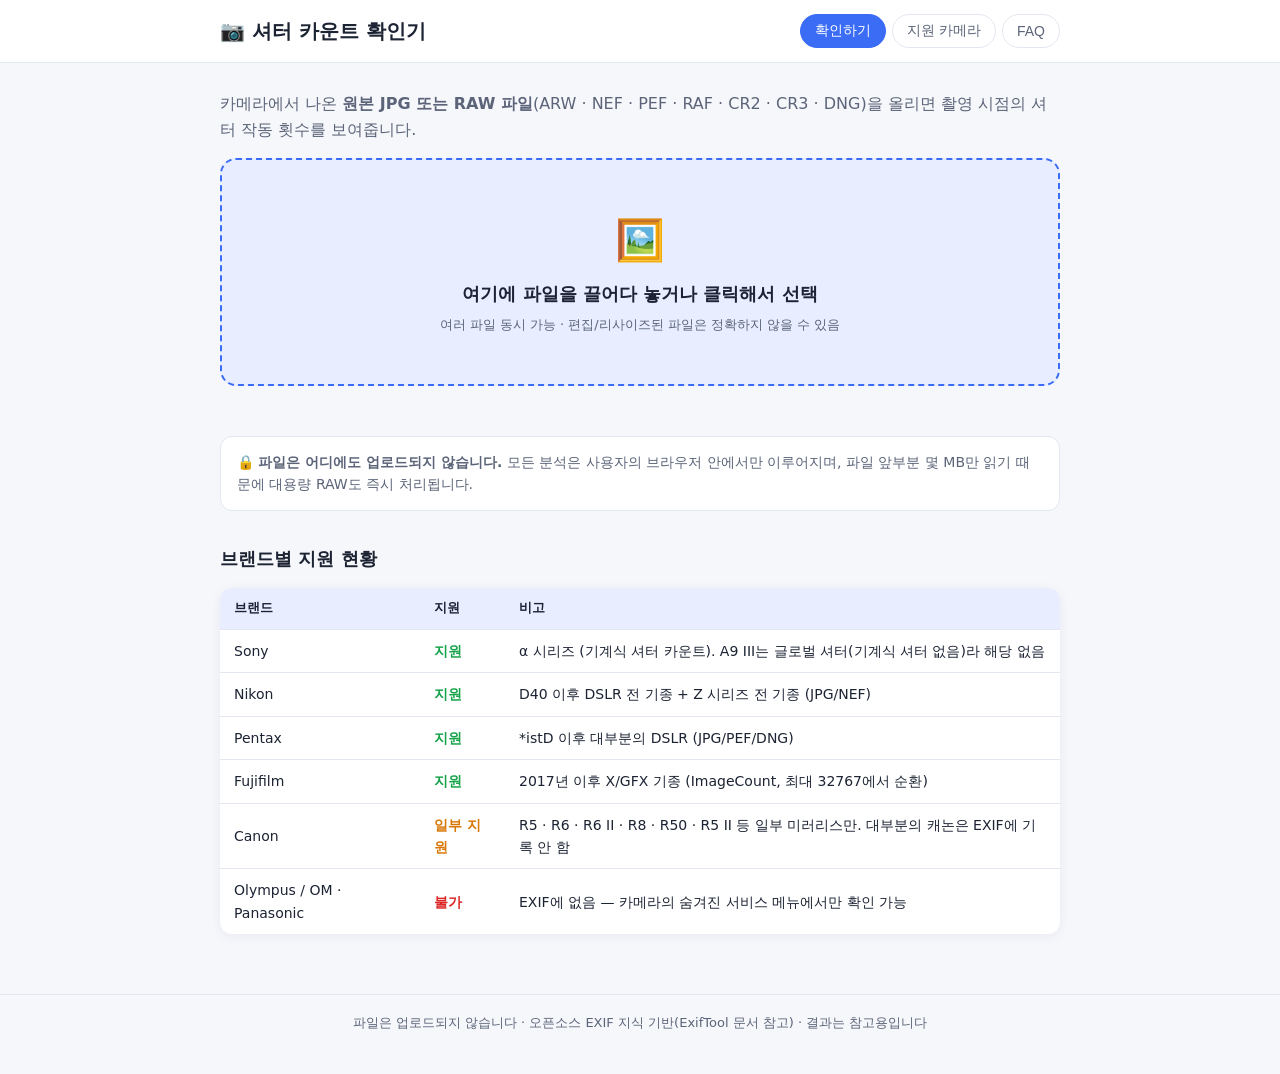
==== index.html @ c8bd16cd "셔터 카운트 확인기 초기 구현 Sony·Nikon·Pentax·Fujifilm·Canon(일부) 셔터 카운트를 브라우저에서 원본 JPG/RAW 파일로 확인하는 정적 웹앱. 파일 업" ====
<!DOCTYPE html>
<html lang="ko">
<head>
<meta charset="UTF-8">
<meta name="viewport" content="width=device-width, initial-scale=1.0">
<title>셔터 카운트 확인기 — Sony · Nikon · Canon · Fuji · Pentax</title>
<meta name="description" content="무료 카메라 셔터 카운트 확인 도구. Sony, Nikon, Canon, Fujifilm, Pentax 지원. 파일은 서버로 업로드되지 않으며 모든 처리가 브라우저 안에서 이루어집니다.">
<link rel="stylesheet" href="assets/css/style.css">
</head>
<body>
<header class="site-header">
  <div class="wrap">
    <h1>📷 셔터 카운트 확인기</h1>
    <nav>
      <button class="navbtn active" data-tab="main">확인하기</button>
      <button class="navbtn" data-tab="supported">지원 카메라</button>
      <button class="navbtn" data-tab="faq">FAQ</button>
    </nav>
  </div>
</header>

<main class="wrap">
  <!-- 메인 탭 -->
  <section id="tab-main" class="tab active">
    <p class="lead">
      카메라에서 나온 <b>원본 JPG 또는 RAW 파일</b>(ARW · NEF · PEF · RAF · CR2 · CR3 · DNG)을 올리면
      촬영 시점의 셔터 작동 횟수를 보여줍니다.
    </p>

    <div id="dropzone" class="dropzone" tabindex="0" role="button" aria-label="이미지 파일 선택">
      <div class="dz-inner">
        <div class="dz-icon">🖼️</div>
        <div class="dz-title">여기에 파일을 끌어다 놓거나 클릭해서 선택</div>
        <div class="dz-sub">여러 파일 동시 가능 · 편집/리사이즈된 파일은 정확하지 않을 수 있음</div>
      </div>
    </div>

    <div id="results"></div>

    <div class="privacy-note">
      🔒 <b>파일은 어디에도 업로드되지 않습니다.</b> 모든 분석은 사용자의 브라우저 안에서만 이루어지며,
      파일 앞부분 몇 MB만 읽기 때문에 대용량 RAW도 즉시 처리됩니다.
    </div>

    <div class="brand-summary">
      <h2>브랜드별 지원 현황</h2>
      <table>
        <thead><tr><th>브랜드</th><th>지원</th><th>비고</th></tr></thead>
        <tbody>
          <tr><td>Sony</td><td class="ok">지원</td><td>α 시리즈 (기계식 셔터 카운트). A9 III는 글로벌 셔터(기계식 셔터 없음)라 해당 없음</td></tr>
          <tr><td>Nikon</td><td class="ok">지원</td><td>D40 이후 DSLR 전 기종 + Z 시리즈 전 기종 (JPG/NEF)</td></tr>
          <tr><td>Pentax</td><td class="ok">지원</td><td>*istD 이후 대부분의 DSLR (JPG/PEF/DNG)</td></tr>
          <tr><td>Fujifilm</td><td class="ok">지원</td><td>2017년 이후 X/GFX 기종 (ImageCount, 최대 32767에서 순환)</td></tr>
          <tr><td>Canon</td><td class="part">일부 지원</td><td>R5 · R6 · R6 II · R8 · R50 · R5 II 등 일부 미러리스만. 대부분의 캐논은 EXIF에 기록 안 함</td></tr>
          <tr><td>Olympus / OM · Panasonic</td><td class="no">불가</td><td>EXIF에 없음 — 카메라의 숨겨진 서비스 메뉴에서만 확인 가능</td></tr>
        </tbody>
      </table>
    </div>
  </section>

  <!-- 지원 카메라 탭 -->
  <section id="tab-supported" class="tab">
    <h2>지원 카메라 목록</h2>
    <p>아래 목록에 없는 기종도 같은 세대/계열이면 인식될 수 있습니다. 목록은 EXIF 모델명 기준입니다.</p>
    <div id="supportedList"></div>
  </section>

  <!-- FAQ 탭 -->
  <section id="tab-faq" class="tab">
    <h2>자주 묻는 질문</h2>
    <details open>
      <summary>셔터 카운트가 왜 중요한가요?</summary>
      <p>기계식 셔터는 소모품입니다. 제조사 내구 테스트 기준은 보급기 5~10만, 중급기 15~20만, 플래그십 30~50만 회 수준입니다.
      중고 거래 시 자동차의 주행거리처럼 사용량을 가늠하는 지표가 됩니다.</p>
    </details>
    <details>
      <summary>어떤 파일을 올려야 하나요?</summary>
      <p><b>카메라에서 꺼낸 원본 파일</b>이어야 합니다. 라이트룸/포토샵 내보내기, 카톡·메신저 전송본, 리사이즈된 파일은
      제조사 MakerNote가 제거되어 읽을 수 없는 경우가 많습니다.</p>
    </details>
    <details>
      <summary>전자식 셔터로 찍은 사진도 카운트에 포함되나요?</summary>
      <p>브랜드마다 다릅니다. Sony·Nikon의 최신 기종 카운터는 대체로 기계식 셔터 기준이고(니콘은 전자셔터 포함 기종도 있음),
      Fujifilm의 ImageCount는 촬영 매수 기준입니다. 결과 카드에 각 값의 의미를 함께 표시합니다.</p>
    </details>
    <details>
      <summary>결과가 안 나와요.</summary>
      <p>① 원본 파일인지 확인 ② 지원 기종인지 확인 ③ 같은 카메라의 다른 사진(특히 기계식 셔터로 촬영한 것)으로 다시 시도해 보세요.
      전자셔터/무음촬영으로 찍은 파일에는 카운트가 기록되지 않는 기종이 있습니다.</p>
    </details>
    <details>
      <summary>캐논은 왜 안 되나요?</summary>
      <p>캐논은 대부분의 기종에서 셔터 카운트를 EXIF에 기록하지 않습니다. R5/R6 세대 이후 일부 기종만 MakerNote에 기록하며
      이 도구가 지원합니다. 그 외 기종은 USB 연결 유틸리티(EOS 계열: gphoto2 등)를 사용해야 합니다.</p>
    </details>
    <details>
      <summary>올림푸스/파나소닉은요?</summary>
      <p>이미지 파일에는 기록되지 않습니다. 카메라 본체의 숨겨진 서비스 메뉴(버튼 조합)로 확인해야 합니다.</p>
    </details>
  </section>
</main>

<footer class="site-footer">
  <div class="wrap">
    파일은 업로드되지 않습니다 · 오픈소스 EXIF 지식 기반(ExifTool 문서 참고) · 결과는 참고용입니다
  </div>
</footer>

<script src="assets/js/exif.js"></script>
<script src="assets/js/brands.js"></script>
<script src="assets/js/app.js"></script>
</body>
</html>
---- assets/css/style.css ----
:root {
  --bg: #f6f7fb;
  --card: #ffffff;
  --text: #1c2333;
  --sub: #5b6478;
  --line: #e3e7f0;
  --accent: #3b6cf6;
  --accent-soft: #e8eeff;
  --ok: #16a34a;
  --warn: #d97706;
  --err: #dc2626;
  --shadow: 0 2px 12px rgba(20, 30, 60, .06);
}
@media (prefers-color-scheme: dark) {
  :root {
    --bg: #12151d;
    --card: #1b2029;
    --text: #e8ebf2;
    --sub: #98a2b8;
    --line: #2a3140;
    --accent: #6a93ff;
    --accent-soft: #21304f;
    --shadow: 0 2px 12px rgba(0, 0, 0, .35);
  }
}

* { box-sizing: border-box; }
body {
  margin: 0;
  font-family: "Pretendard", "Apple SD Gothic Neo", "Malgun Gothic", system-ui, sans-serif;
  background: var(--bg);
  color: var(--text);
  line-height: 1.6;
}
.wrap { max-width: 880px; margin: 0 auto; padding: 0 20px; }

.site-header {
  background: var(--card);
  border-bottom: 1px solid var(--line);
  position: sticky; top: 0; z-index: 10;
}
.site-header .wrap { display: flex; align-items: center; justify-content: space-between; flex-wrap: wrap; padding-top: 14px; padding-bottom: 14px; }
.site-header h1 { font-size: 20px; margin: 0; }
nav { display: flex; gap: 6px; }
.navbtn {
  border: 1px solid var(--line); background: transparent; color: var(--sub);
  padding: 7px 14px; border-radius: 999px; cursor: pointer; font-size: 14px;
}
.navbtn.active { background: var(--accent); border-color: var(--accent); color: #fff; }

.tab { display: none; padding: 28px 0 60px; }
.tab.active { display: block; }
.lead { color: var(--sub); margin-top: 0; }

.dropzone {
  border: 2px dashed var(--accent);
  border-radius: 16px;
  background: var(--accent-soft);
  padding: 48px 20px;
  text-align: center;
  cursor: pointer;
  transition: transform .12s ease, background .12s ease;
  outline: none;
}
.dropzone:hover, .dropzone:focus { transform: translateY(-1px); }
.dropzone.dragover { background: var(--accent); color: #fff; }
.dropzone.dragover .dz-sub { color: #e6ecff; }
.dz-icon { font-size: 40px; }
.dz-title { font-size: 18px; font-weight: 700; margin-top: 8px; }
.dz-sub { font-size: 13px; color: var(--sub); margin-top: 6px; }

#results { margin-top: 24px; display: grid; gap: 14px; }
.result-card {
  background: var(--card); border: 1px solid var(--line); border-radius: 14px;
  padding: 18px 20px; box-shadow: var(--shadow);
}
.result-card .file { font-size: 13px; color: var(--sub); word-break: break-all; }
.result-card .model-line { display: flex; align-items: baseline; gap: 10px; flex-wrap: wrap; margin-top: 4px; }
.result-card .model { font-size: 18px; font-weight: 700; }
.result-card .badge {
  font-size: 12px; padding: 2px 10px; border-radius: 999px; font-weight: 600;
}
.badge.ok { background: rgba(22,163,74,.12); color: var(--ok); }
.badge.warn { background: rgba(217,119,6,.12); color: var(--warn); }
.badge.err { background: rgba(220,38,38,.12); color: var(--err); }
.count-line { margin-top: 10px; }
.count-num { font-size: 34px; font-weight: 800; letter-spacing: -0.5px; }
.count-label { color: var(--sub); font-size: 13px; margin-left: 8px; }
.sub-counts { margin-top: 4px; font-size: 14px; color: var(--sub); }
.result-note { margin-top: 10px; font-size: 13px; color: var(--sub); border-top: 1px dashed var(--line); padding-top: 10px; }
.meta { margin-top: 6px; font-size: 13px; color: var(--sub); }

.privacy-note {
  margin-top: 26px; font-size: 14px; color: var(--sub);
  background: var(--card); border: 1px solid var(--line); border-radius: 12px; padding: 14px 16px;
}

.brand-summary { margin-top: 34px; }
.brand-summary h2 { font-size: 18px; }
.brand-summary table { width: 100%; border-collapse: collapse; background: var(--card); border-radius: 12px; overflow: hidden; box-shadow: var(--shadow); }
.brand-summary th, .brand-summary td { text-align: left; padding: 10px 14px; border-bottom: 1px solid var(--line); font-size: 14px; }
.brand-summary th { background: var(--accent-soft); font-size: 13px; }
.brand-summary tr:last-child td { border-bottom: none; }
td.ok { color: var(--ok); font-weight: 700; }
td.part { color: var(--warn); font-weight: 700; }
td.no { color: var(--err); font-weight: 700; }

#supportedList { display: grid; gap: 18px; grid-template-columns: repeat(auto-fill, minmax(250px, 1fr)); }
#supportedList .cat {
  background: var(--card); border: 1px solid var(--line); border-radius: 12px; padding: 14px 16px; box-shadow: var(--shadow);
}
#supportedList h3 { margin: 0 0 4px; font-size: 15px; }
#supportedList h4 { margin: 10px 0 2px; font-size: 13px; color: var(--sub); }
#supportedList ul { margin: 4px 0 0; padding-left: 18px; font-size: 13px; color: var(--sub); }

details {
  background: var(--card); border: 1px solid var(--line); border-radius: 12px;
  padding: 4px 16px; margin-bottom: 10px; box-shadow: var(--shadow);
}
details summary { font-weight: 700; cursor: pointer; padding: 10px 0; }
details p { margin-top: 0; color: var(--sub); font-size: 14px; }

.site-footer { border-top: 1px solid var(--line); padding: 18px 0 40px; color: var(--sub); font-size: 13px; text-align: center; }
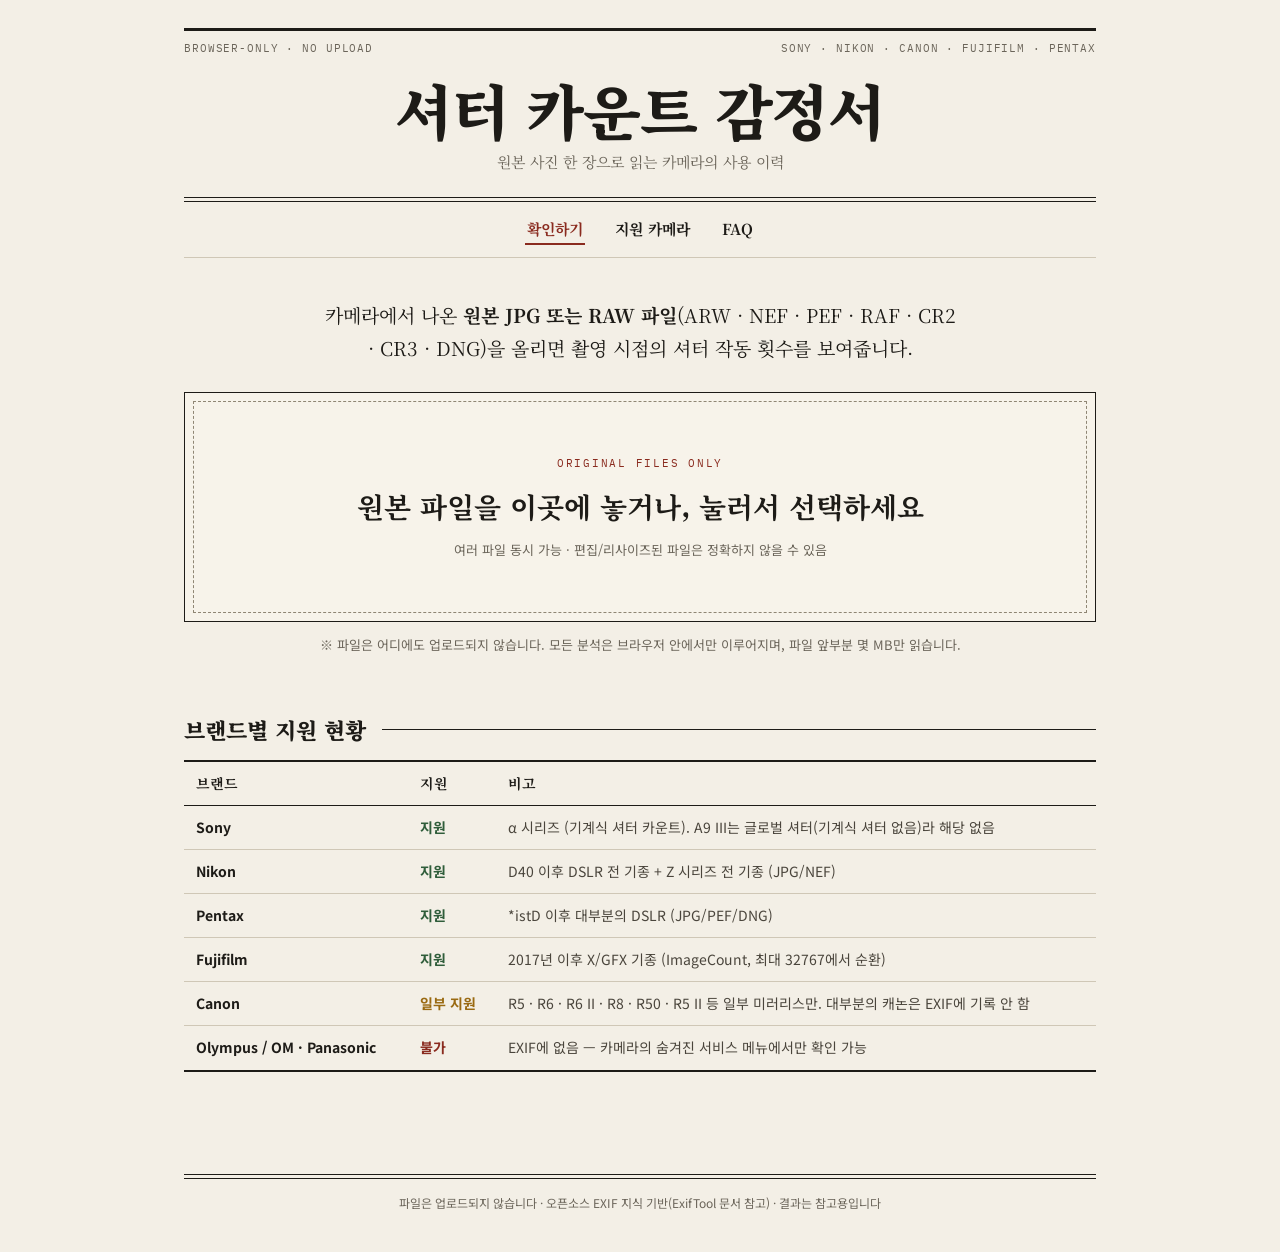
==== commit 74810424: "감정서(Certificate) 디자인 적용 design_handoff_certificate 핸드오프 스펙대로 UI를 종이 감정서 콘셉트로 교체: 세리프 마스트헤드·이중 괘선·회전 " ====
--- a/index.html
+++ b/index.html
@@ -3,107 +3,115 @@
 <head>
 <meta charset="UTF-8">
 <meta name="viewport" content="width=device-width, initial-scale=1.0">
-<title>셔터 카운트 확인기 — Sony · Nikon · Canon · Fuji · Pentax</title>
+<title>셔터 카운트 감정서 — Sony · Nikon · Canon · Fuji · Pentax</title>
 <meta name="description" content="무료 카메라 셔터 카운트 확인 도구. Sony, Nikon, Canon, Fujifilm, Pentax 지원. 파일은 서버로 업로드되지 않으며 모든 처리가 브라우저 안에서 이루어집니다.">
+<link rel="icon" type="image/svg+xml" href="favicon.svg">
+<link rel="icon" type="image/png" sizes="32x32" href="favicon-32.png">
+<link rel="apple-touch-icon" href="apple-touch-icon.png">
+<link rel="stylesheet" href="https://fonts.googleapis.com/css2?family=Noto+Serif+KR:wght@500;700;900&family=Noto+Sans+KR:wght@400;500;700&family=IBM+Plex+Mono:wght@400;500&display=swap">
 <link rel="stylesheet" href="assets/css/style.css">
 </head>
 <body>
-<header class="site-header">
-  <div class="wrap">
-    <h1>📷 셔터 카운트 확인기</h1>
-    <nav>
-      <button class="navbtn active" data-tab="main">확인하기</button>
-      <button class="navbtn" data-tab="supported">지원 카메라</button>
-      <button class="navbtn" data-tab="faq">FAQ</button>
-    </nav>
+<header class="masthead">
+  <div class="meta-line">
+    <span>BROWSER-ONLY · NO UPLOAD</span><span>SONY · NIKON · CANON · FUJIFILM · PENTAX</span>
   </div>
+  <h1>셔터 카운트 감정서</h1>
+  <div class="subtitle">원본 사진 한 장으로 읽는 카메라의 사용 이력</div>
+  <div class="double-rule"></div>
+  <nav>
+    <button class="navbtn active" data-tab="main">확인하기</button>
+    <button class="navbtn" data-tab="supported">지원 카메라</button>
+    <button class="navbtn" data-tab="faq">FAQ</button>
+  </nav>
 </header>
 
-<main class="wrap">
-  <!-- 메인 탭 -->
+<main>
+  <!-- 확인하기 탭 -->
   <section id="tab-main" class="tab active">
-    <p class="lead">
-      카메라에서 나온 <b>원본 JPG 또는 RAW 파일</b>(ARW · NEF · PEF · RAF · CR2 · CR3 · DNG)을 올리면
-      촬영 시점의 셔터 작동 횟수를 보여줍니다.
-    </p>
+    <p class="lead">카메라에서 나온 <b>원본 JPG 또는 RAW 파일</b>(ARW · NEF · PEF · RAF · CR2 · CR3 · DNG)을 올리면 촬영 시점의 셔터 작동 횟수를 보여줍니다.</p>
 
     <div id="dropzone" class="dropzone" tabindex="0" role="button" aria-label="이미지 파일 선택">
       <div class="dz-inner">
-        <div class="dz-icon">🖼️</div>
-        <div class="dz-title">여기에 파일을 끌어다 놓거나 클릭해서 선택</div>
+        <div class="dz-code" id="dzCode">ORIGINAL FILES ONLY</div>
+        <div class="dz-title">원본 파일을 이곳에 놓거나, 눌러서 선택하세요</div>
         <div class="dz-sub">여러 파일 동시 가능 · 편집/리사이즈된 파일은 정확하지 않을 수 있음</div>
       </div>
     </div>
+    <div class="privacy-line">※ 파일은 어디에도 업로드되지 않습니다. 모든 분석은 브라우저 안에서만 이루어지며, 파일 앞부분 몇 MB만 읽습니다.</div>
 
-    <div id="results"></div>
+    <section id="resultsSection" class="results-section">
+      <div class="section-head">
+        <h2>감정 결과</h2>
+        <div class="rule"></div>
+        <span id="resultsCount" class="mono-count">총 0건</span>
+      </div>
+      <div id="results"></div>
+    </section>
 
-    <div class="privacy-note">
-      🔒 <b>파일은 어디에도 업로드되지 않습니다.</b> 모든 분석은 사용자의 브라우저 안에서만 이루어지며,
-      파일 앞부분 몇 MB만 읽기 때문에 대용량 RAW도 즉시 처리됩니다.
-    </div>
-
-    <div class="brand-summary">
-      <h2>브랜드별 지원 현황</h2>
-      <table>
-        <thead><tr><th>브랜드</th><th>지원</th><th>비고</th></tr></thead>
-        <tbody>
-          <tr><td>Sony</td><td class="ok">지원</td><td>α 시리즈 (기계식 셔터 카운트). A9 III는 글로벌 셔터(기계식 셔터 없음)라 해당 없음</td></tr>
-          <tr><td>Nikon</td><td class="ok">지원</td><td>D40 이후 DSLR 전 기종 + Z 시리즈 전 기종 (JPG/NEF)</td></tr>
-          <tr><td>Pentax</td><td class="ok">지원</td><td>*istD 이후 대부분의 DSLR (JPG/PEF/DNG)</td></tr>
-          <tr><td>Fujifilm</td><td class="ok">지원</td><td>2017년 이후 X/GFX 기종 (ImageCount, 최대 32767에서 순환)</td></tr>
-          <tr><td>Canon</td><td class="part">일부 지원</td><td>R5 · R6 · R6 II · R8 · R50 · R5 II 등 일부 미러리스만. 대부분의 캐논은 EXIF에 기록 안 함</td></tr>
-          <tr><td>Olympus / OM · Panasonic</td><td class="no">불가</td><td>EXIF에 없음 — 카메라의 숨겨진 서비스 메뉴에서만 확인 가능</td></tr>
-        </tbody>
-      </table>
-    </div>
+    <section class="brand-summary">
+      <div class="section-head">
+        <h2>브랜드별 지원 현황</h2>
+        <div class="rule"></div>
+      </div>
+      <div class="table-scroll">
+        <table>
+          <thead><tr><th>브랜드</th><th>지원</th><th>비고</th></tr></thead>
+          <tbody>
+            <tr><td class="brand">Sony</td><td class="ok">지원</td><td>α 시리즈 (기계식 셔터 카운트). A9 III는 글로벌 셔터(기계식 셔터 없음)라 해당 없음</td></tr>
+            <tr><td class="brand">Nikon</td><td class="ok">지원</td><td>D40 이후 DSLR 전 기종 + Z 시리즈 전 기종 (JPG/NEF)</td></tr>
+            <tr><td class="brand">Pentax</td><td class="ok">지원</td><td>*istD 이후 대부분의 DSLR (JPG/PEF/DNG)</td></tr>
+            <tr><td class="brand">Fujifilm</td><td class="ok">지원</td><td>2017년 이후 X/GFX 기종 (ImageCount, 최대 32767에서 순환)</td></tr>
+            <tr><td class="brand">Canon</td><td class="part">일부 지원</td><td>R5 · R6 · R6 II · R8 · R50 · R5 II 등 일부 미러리스만. 대부분의 캐논은 EXIF에 기록 안 함</td></tr>
+            <tr><td class="brand">Olympus / OM · Panasonic</td><td class="no">불가</td><td>EXIF에 없음 — 카메라의 숨겨진 서비스 메뉴에서만 확인 가능</td></tr>
+          </tbody>
+        </table>
+      </div>
+    </section>
   </section>
 
   <!-- 지원 카메라 탭 -->
   <section id="tab-supported" class="tab">
-    <h2>지원 카메라 목록</h2>
-    <p>아래 목록에 없는 기종도 같은 세대/계열이면 인식될 수 있습니다. 목록은 EXIF 모델명 기준입니다.</p>
+    <h2 class="page-title">지원 카메라 목록</h2>
+    <p class="page-desc">아래 목록에 없는 기종도 같은 세대/계열이면 인식될 수 있습니다. 목록은 EXIF 모델명 기준입니다.</p>
     <div id="supportedList"></div>
   </section>
 
   <!-- FAQ 탭 -->
   <section id="tab-faq" class="tab">
-    <h2>자주 묻는 질문</h2>
-    <details open>
-      <summary>셔터 카운트가 왜 중요한가요?</summary>
-      <p>기계식 셔터는 소모품입니다. 제조사 내구 테스트 기준은 보급기 5~10만, 중급기 15~20만, 플래그십 30~50만 회 수준입니다.
-      중고 거래 시 자동차의 주행거리처럼 사용량을 가늠하는 지표가 됩니다.</p>
-    </details>
-    <details>
-      <summary>어떤 파일을 올려야 하나요?</summary>
-      <p><b>카메라에서 꺼낸 원본 파일</b>이어야 합니다. 라이트룸/포토샵 내보내기, 카톡·메신저 전송본, 리사이즈된 파일은
-      제조사 MakerNote가 제거되어 읽을 수 없는 경우가 많습니다.</p>
-    </details>
-    <details>
-      <summary>전자식 셔터로 찍은 사진도 카운트에 포함되나요?</summary>
-      <p>브랜드마다 다릅니다. Sony·Nikon의 최신 기종 카운터는 대체로 기계식 셔터 기준이고(니콘은 전자셔터 포함 기종도 있음),
-      Fujifilm의 ImageCount는 촬영 매수 기준입니다. 결과 카드에 각 값의 의미를 함께 표시합니다.</p>
-    </details>
-    <details>
-      <summary>결과가 안 나와요.</summary>
-      <p>① 원본 파일인지 확인 ② 지원 기종인지 확인 ③ 같은 카메라의 다른 사진(특히 기계식 셔터로 촬영한 것)으로 다시 시도해 보세요.
-      전자셔터/무음촬영으로 찍은 파일에는 카운트가 기록되지 않는 기종이 있습니다.</p>
-    </details>
-    <details>
-      <summary>캐논은 왜 안 되나요?</summary>
-      <p>캐논은 대부분의 기종에서 셔터 카운트를 EXIF에 기록하지 않습니다. R5/R6 세대 이후 일부 기종만 MakerNote에 기록하며
-      이 도구가 지원합니다. 그 외 기종은 USB 연결 유틸리티(EOS 계열: gphoto2 등)를 사용해야 합니다.</p>
-    </details>
-    <details>
-      <summary>올림푸스/파나소닉은요?</summary>
-      <p>이미지 파일에는 기록되지 않습니다. 카메라 본체의 숨겨진 서비스 메뉴(버튼 조합)로 확인해야 합니다.</p>
-    </details>
+    <h2 class="page-title">자주 묻는 질문</h2>
+    <div class="faq-list">
+      <details open>
+        <summary><span class="q">Q.</span><span class="q-text">셔터 카운트가 왜 중요한가요?</span></summary>
+        <div class="answer"><span class="a">A.</span><p>기계식 셔터는 소모품입니다. 제조사 내구 테스트 기준은 보급기 5~10만, 중급기 15~20만, 플래그십 30~50만 회 수준입니다. 중고 거래 시 자동차의 주행거리처럼 사용량을 가늠하는 지표가 됩니다.</p></div>
+      </details>
+      <details>
+        <summary><span class="q">Q.</span><span class="q-text">어떤 파일을 올려야 하나요?</span></summary>
+        <div class="answer"><span class="a">A.</span><p><b>카메라에서 꺼낸 원본 파일</b>이어야 합니다. 라이트룸/포토샵 내보내기, 카톡·메신저 전송본, 리사이즈된 파일은 제조사 MakerNote가 제거되어 읽을 수 없는 경우가 많습니다.</p></div>
+      </details>
+      <details>
+        <summary><span class="q">Q.</span><span class="q-text">전자식 셔터로 찍은 사진도 카운트에 포함되나요?</span></summary>
+        <div class="answer"><span class="a">A.</span><p>브랜드마다 다릅니다. Sony·Nikon의 최신 기종 카운터는 대체로 기계식 셔터 기준이고(니콘은 전자셔터 포함 기종도 있음), Fujifilm의 ImageCount는 촬영 매수 기준입니다. 결과 카드에 각 값의 의미를 함께 표시합니다.</p></div>
+      </details>
+      <details>
+        <summary><span class="q">Q.</span><span class="q-text">결과가 안 나와요.</span></summary>
+        <div class="answer"><span class="a">A.</span><p>① 원본 파일인지 확인 ② 지원 기종인지 확인 ③ 같은 카메라의 다른 사진(특히 기계식 셔터로 촬영한 것)으로 다시 시도해 보세요. 전자셔터/무음촬영으로 찍은 파일에는 카운트가 기록되지 않는 기종이 있습니다.</p></div>
+      </details>
+      <details>
+        <summary><span class="q">Q.</span><span class="q-text">캐논은 왜 안 되나요?</span></summary>
+        <div class="answer"><span class="a">A.</span><p>캐논은 대부분의 기종에서 셔터 카운트를 EXIF에 기록하지 않습니다. R5/R6 세대 이후 일부 기종만 MakerNote에 기록하며 이 도구가 지원합니다. 그 외 기종은 USB 연결 유틸리티(EOS 계열: gphoto2 등)를 사용해야 합니다.</p></div>
+      </details>
+      <details>
+        <summary><span class="q">Q.</span><span class="q-text">올림푸스/파나소닉은요?</span></summary>
+        <div class="answer"><span class="a">A.</span><p>이미지 파일에는 기록되지 않습니다. 카메라 본체의 숨겨진 서비스 메뉴(버튼 조합)로 확인해야 합니다.</p></div>
+      </details>
+    </div>
   </section>
 </main>
 
 <footer class="site-footer">
-  <div class="wrap">
-    파일은 업로드되지 않습니다 · 오픈소스 EXIF 지식 기반(ExifTool 문서 참고) · 결과는 참고용입니다
-  </div>
+  <div class="double-rule"></div>
+  <div class="foot-text">파일은 업로드되지 않습니다 · 오픈소스 EXIF 지식 기반(ExifTool 문서 참고) · 결과는 참고용입니다</div>
 </footer>
 
 <script src="assets/js/exif.js"></script>
--- a/assets/css/style.css
+++ b/assets/css/style.css
@@ -1,123 +1,209 @@
+/* 셔터 카운트 감정서 — Certificate 디자인
+   토큰/수치 출처: design_handoff_certificate/README.md (하이파이 재현) */
 :root {
-  --bg: #f6f7fb;
-  --card: #ffffff;
-  --text: #1c2333;
-  --sub: #5b6478;
-  --line: #e3e7f0;
-  --accent: #3b6cf6;
-  --accent-soft: #e8eeff;
-  --ok: #16a34a;
-  --warn: #d97706;
-  --err: #dc2626;
-  --shadow: 0 2px 12px rgba(20, 30, 60, .06);
-}
-@media (prefers-color-scheme: dark) {
-  :root {
-    --bg: #12151d;
-    --card: #1b2029;
-    --text: #e8ebf2;
-    --sub: #98a2b8;
-    --line: #2a3140;
-    --accent: #6a93ff;
-    --accent-soft: #21304f;
-    --shadow: 0 2px 12px rgba(0, 0, 0, .35);
-  }
+  --paper:   #f3efe6; /* 페이지 배경 */
+  --card:    #fbf8f1; /* 결과 카드 배경 */
+  --dz:      #f7f3ea; /* 드롭존 기본 배경 */
+  --dz-hover:#ece6d9; /* 드롭존 hover */
+  --dz-drag: #e6ddc9; /* 드롭존 dragover */
+  --ink:     #1d1b17; /* 본문/굵은 괘선 */
+  --ink-2:   #4a453c; /* 보조 본문 */
+  --sub:     #6b655a; /* 캡션/라벨 */
+  --line:    #cfc7b6; /* 얇은 구분선, 카드 테두리 */
+  --dot:     #b8ae99; /* 정보표 점선 */
+  --dash:    #8f8674; /* 드롭존 내부 점선 */
+  --accent:  #8a2b1f; /* 옥스블러드 */
+  --ok:      #2f5d3a;
+  --warn:    #9a6a12;
+  --band-1:  #e4dccb;
+  --band-2:  #d6ccb6;
+  --band-3:  #c7bba0;
+  --serif: 'Noto Serif KR', serif;
+  --sans: 'Noto Sans KR', sans-serif;
+  --mono: 'IBM Plex Mono', monospace;
 }
 
 * { box-sizing: border-box; }
 body {
   margin: 0;
-  font-family: "Pretendard", "Apple SD Gothic Neo", "Malgun Gothic", system-ui, sans-serif;
-  background: var(--bg);
-  color: var(--text);
-  line-height: 1.6;
-}
-.wrap { max-width: 880px; margin: 0 auto; padding: 0 20px; }
-
-.site-header {
-  background: var(--card);
-  border-bottom: 1px solid var(--line);
-  position: sticky; top: 0; z-index: 10;
-}
-.site-header .wrap { display: flex; align-items: center; justify-content: space-between; flex-wrap: wrap; padding-top: 14px; padding-bottom: 14px; }
-.site-header h1 { font-size: 20px; margin: 0; }
-nav { display: flex; gap: 6px; }
+  background: var(--paper);
+  color: var(--ink);
+  font-family: var(--sans);
+  line-height: 1.65;
+}
+a { color: #8a2b1f; }
+a:hover { color: #5e1c14; }
+
+/* ---------- 공통 셸 ---------- */
+.masthead { max-width: 960px; margin: 0 auto; padding: 28px 24px 0; }
+.meta-line {
+  border-top: 3px solid var(--ink); padding-top: 8px;
+  display: flex; justify-content: space-between; gap: 12px; flex-wrap: wrap;
+  font-family: var(--mono); font-size: 11px; letter-spacing: .08em; color: var(--sub);
+}
+.masthead h1 {
+  margin: 18px 0 6px; text-align: center;
+  font-family: var(--serif); font-weight: 900;
+  font-size: clamp(36px, 6vw, 60px); letter-spacing: -.02em; line-height: 1.15;
+}
+.subtitle { text-align: center; font-family: var(--serif); font-size: 15px; color: var(--sub); }
+.double-rule { margin-top: 22px; border-top: 1px solid var(--ink); border-bottom: 1px solid var(--ink); height: 5px; }
+
+nav { display: flex; justify-content: center; gap: 28px; padding: 12px 0; border-bottom: 1px solid var(--line); }
 .navbtn {
-  border: 1px solid var(--line); background: transparent; color: var(--sub);
-  padding: 7px 14px; border-radius: 999px; cursor: pointer; font-size: 14px;
-}
-.navbtn.active { background: var(--accent); border-color: var(--accent); color: #fff; }
-
-.tab { display: none; padding: 28px 0 60px; }
+  background: transparent; border: 0; padding: 4px 2px; cursor: pointer;
+  font-family: var(--serif); font-size: 15px; font-weight: 700;
+  color: var(--ink); border-bottom: 2px solid transparent;
+}
+.navbtn.active { color: var(--accent); border-bottom-color: var(--accent); }
+
+main { max-width: 960px; margin: 0 auto; padding: 40px 24px 80px; }
+.tab { display: none; }
 .tab.active { display: block; }
-.lead { color: var(--sub); margin-top: 0; }
+
+.site-footer { max-width: 960px; margin: 0 auto; padding: 0 24px 40px; }
+.site-footer .foot-text { padding-top: 14px; text-align: center; font-size: 12px; color: var(--sub); }
+
+/* ---------- 확인하기 탭 ---------- */
+.lead {
+  margin: 0 auto 28px; max-width: 640px; text-align: center;
+  font-family: var(--serif); font-size: 19px; line-height: 1.75; text-wrap: pretty;
+}
 
 .dropzone {
-  border: 2px dashed var(--accent);
-  border-radius: 16px;
-  background: var(--accent-soft);
-  padding: 48px 20px;
-  text-align: center;
-  cursor: pointer;
-  transition: transform .12s ease, background .12s ease;
-  outline: none;
-}
-.dropzone:hover, .dropzone:focus { transform: translateY(-1px); }
-.dropzone.dragover { background: var(--accent); color: #fff; }
-.dropzone.dragover .dz-sub { color: #e6ecff; }
-.dz-icon { font-size: 40px; }
-.dz-title { font-size: 18px; font-weight: 700; margin-top: 8px; }
-.dz-sub { font-size: 13px; color: var(--sub); margin-top: 6px; }
-
-#results { margin-top: 24px; display: grid; gap: 14px; }
+  border: 1px solid var(--ink); padding: 8px; background: var(--dz);
+  cursor: pointer; transition: background .15s; outline-offset: 2px;
+}
+.dropzone:hover, .dropzone:focus { background: var(--dz-hover); }
+.dropzone.dragover { background: var(--dz-drag); }
+.dz-inner {
+  border: 1px dashed var(--dash); padding: 52px 24px; text-align: center;
+  display: flex; flex-direction: column; align-items: center; gap: 10px;
+}
+.dz-code { font-family: var(--mono); font-size: 11px; letter-spacing: .16em; color: var(--accent); }
+.dz-title { font-family: var(--serif); font-size: clamp(22px, 3.4vw, 28px); font-weight: 700; }
+.dz-sub { font-size: 13px; color: var(--sub); }
+
+.privacy-line { margin-top: 12px; text-align: center; font-size: 13px; color: var(--sub); text-wrap: pretty; }
+
+/* ---------- 감정 결과 ---------- */
+.results-section { display: none; margin-top: 56px; }
+.results-section.has-items { display: flex; flex-direction: column; gap: 24px; }
+.section-head { display: flex; align-items: center; gap: 16px; }
+.section-head h2 { margin: 0; font-family: var(--serif); font-size: 22px; font-weight: 900; }
+.section-head .rule { flex: 1; height: 1px; background: var(--ink); }
+.section-head .mono-count { font-family: var(--mono); font-size: 12px; color: var(--sub); }
+
+#results { display: flex; flex-direction: column; gap: 24px; }
+
 .result-card {
-  background: var(--card); border: 1px solid var(--line); border-radius: 14px;
-  padding: 18px 20px; box-shadow: var(--shadow);
-}
-.result-card .file { font-size: 13px; color: var(--sub); word-break: break-all; }
-.result-card .model-line { display: flex; align-items: baseline; gap: 10px; flex-wrap: wrap; margin-top: 4px; }
-.result-card .model { font-size: 18px; font-weight: 700; }
-.result-card .badge {
-  font-size: 12px; padding: 2px 10px; border-radius: 999px; font-weight: 600;
-}
-.badge.ok { background: rgba(22,163,74,.12); color: var(--ok); }
-.badge.warn { background: rgba(217,119,6,.12); color: var(--warn); }
-.badge.err { background: rgba(220,38,38,.12); color: var(--err); }
-.count-line { margin-top: 10px; }
-.count-num { font-size: 34px; font-weight: 800; letter-spacing: -0.5px; }
-.count-label { color: var(--sub); font-size: 13px; margin-left: 8px; }
-.sub-counts { margin-top: 4px; font-size: 14px; color: var(--sub); }
-.result-note { margin-top: 10px; font-size: 13px; color: var(--sub); border-top: 1px dashed var(--line); padding-top: 10px; }
-.meta { margin-top: 6px; font-size: 13px; color: var(--sub); }
-
-.privacy-note {
-  margin-top: 26px; font-size: 14px; color: var(--sub);
-  background: var(--card); border: 1px solid var(--line); border-radius: 12px; padding: 14px 16px;
-}
-
-.brand-summary { margin-top: 34px; }
-.brand-summary h2 { font-size: 18px; }
-.brand-summary table { width: 100%; border-collapse: collapse; background: var(--card); border-radius: 12px; overflow: hidden; box-shadow: var(--shadow); }
-.brand-summary th, .brand-summary td { text-align: left; padding: 10px 14px; border-bottom: 1px solid var(--line); font-size: 14px; }
-.brand-summary th { background: var(--accent-soft); font-size: 13px; }
+  position: relative; background: var(--card); border: 1px solid var(--line);
+  padding: 32px; overflow: hidden;
+  display: grid; grid-template-columns: repeat(auto-fit, minmax(min(100%, 300px), 1fr));
+  gap: 28px 40px;
+}
+.stamp {
+  position: absolute; top: 22px; right: 22px; width: 96px; height: 96px;
+  border-radius: 50%; border: 2px solid var(--sub);
+  display: flex; align-items: center; justify-content: center;
+  transform: rotate(-10deg); opacity: .9;
+}
+.stamp-inner {
+  width: 84px; height: 84px; border-radius: 50%; border: 1px solid var(--sub);
+  display: flex; align-items: center; justify-content: center; text-align: center;
+  font-family: var(--serif); font-weight: 900; font-size: 14px; line-height: 1.2;
+  color: var(--sub); padding: 6px;
+}
+.stamp.ok, .stamp.ok .stamp-inner { border-color: var(--ok); color: var(--ok); }
+.stamp.warn, .stamp.warn .stamp-inner { border-color: var(--warn); color: var(--warn); }
+.stamp.err, .stamp.err .stamp-inner { border-color: var(--accent); color: var(--accent); }
+
+.card-left { display: flex; flex-direction: column; gap: 14px; min-width: 0; }
+.card-no { font-family: var(--mono); font-size: 12px; letter-spacing: .1em; color: var(--accent); }
+.card-model {
+  font-family: var(--serif); font-size: 26px; font-weight: 900; line-height: 1.3;
+  padding-right: 100px;
+}
+.info-table { display: flex; flex-direction: column; }
+.info-row {
+  display: flex; justify-content: space-between; gap: 16px;
+  padding: 8px 0; border-bottom: 1px dotted var(--dot); font-size: 14px;
+}
+.info-row .k { color: var(--sub); }
+.info-row .v { font-family: var(--mono); font-size: 13px; word-break: break-all; text-align: right; }
+
+.card-right { display: flex; flex-direction: column; justify-content: flex-end; gap: 14px; }
+.count-label { font-size: 13px; color: var(--sub); }
+.count-line { display: flex; align-items: baseline; gap: 6px; }
+.count-num {
+  font-family: var(--serif); font-weight: 900;
+  font-size: clamp(48px, 7vw, 68px); line-height: 1; letter-spacing: -.02em;
+}
+.count-unit { font-family: var(--serif); font-size: 20px; font-weight: 700; }
+
+.scale { margin-top: 6px; }
+.scale-caption { font-size: 12px; color: var(--sub); margin-bottom: 8px; }
+.scale-track { position: relative; height: 28px; }
+.scale-base { position: absolute; left: 0; right: 0; top: 13px; height: 1px; background: var(--ink); }
+.scale-band { position: absolute; top: 8px; height: 11px; }
+.scale-band.b1 { left: 10%; width: 10%; background: var(--band-1); }
+.scale-band.b2 { left: 30%; width: 10%; background: var(--band-2); }
+.scale-band.b3 { left: 60%; width: 40%; background: var(--band-3); }
+.scale-mark { position: absolute; top: 0; width: 2px; height: 28px; background: var(--accent); transform: translateX(-1px); }
+.scale-labels { position: relative; height: 18px; font-size: 11px; color: var(--sub); }
+.scale-labels span { position: absolute; }
+.scale-labels .l1 { left: 10%; }
+.scale-labels .l2 { left: 30%; }
+.scale-labels .l3 { left: 60%; }
+
+.result-note {
+  font-family: var(--serif); font-size: 14px; color: var(--ink-2);
+  border-top: 1px solid var(--line); padding-top: 12px; text-wrap: pretty;
+}
+
+/* ---------- 브랜드별 지원 현황 ---------- */
+.brand-summary { margin-top: 56px; }
+.brand-summary .section-head { margin-bottom: 12px; }
+.table-scroll { overflow-x: auto; }
+.brand-summary table {
+  width: 100%; border-collapse: collapse; font-size: 14px;
+  border-top: 2px solid var(--ink); border-bottom: 2px solid var(--ink);
+}
+.brand-summary th {
+  text-align: left; padding: 10px 12px; font-family: var(--serif);
+  border-bottom: 1px solid var(--ink); white-space: nowrap;
+}
+.brand-summary td { padding: 10px 12px; border-bottom: 1px solid var(--line); color: var(--ink-2); }
 .brand-summary tr:last-child td { border-bottom: none; }
-td.ok { color: var(--ok); font-weight: 700; }
-td.part { color: var(--warn); font-weight: 700; }
-td.no { color: var(--err); font-weight: 700; }
-
-#supportedList { display: grid; gap: 18px; grid-template-columns: repeat(auto-fill, minmax(250px, 1fr)); }
-#supportedList .cat {
-  background: var(--card); border: 1px solid var(--line); border-radius: 12px; padding: 14px 16px; box-shadow: var(--shadow);
-}
-#supportedList h3 { margin: 0 0 4px; font-size: 15px; }
-#supportedList h4 { margin: 10px 0 2px; font-size: 13px; color: var(--sub); }
-#supportedList ul { margin: 4px 0 0; padding-left: 18px; font-size: 13px; color: var(--sub); }
-
-details {
-  background: var(--card); border: 1px solid var(--line); border-radius: 12px;
-  padding: 4px 16px; margin-bottom: 10px; box-shadow: var(--shadow);
-}
-details summary { font-weight: 700; cursor: pointer; padding: 10px 0; }
-details p { margin-top: 0; color: var(--sub); font-size: 14px; }
-
-.site-footer { border-top: 1px solid var(--line); padding: 18px 0 40px; color: var(--sub); font-size: 13px; text-align: center; }
+.brand-summary td.brand { font-weight: 700; color: var(--ink); }
+td.ok { color: var(--ok); font-weight: 700; white-space: nowrap; }
+td.part { color: var(--warn); font-weight: 700; white-space: nowrap; }
+td.no { color: var(--accent); font-weight: 700; white-space: nowrap; }
+
+/* ---------- 탭 페이지 (지원 카메라 / FAQ) ---------- */
+.page-title {
+  margin: 0 0 8px; font-family: var(--serif); font-size: 32px; font-weight: 900; text-align: center;
+}
+.page-desc { margin: 0 auto 36px; max-width: 560px; text-align: center; color: var(--sub); text-wrap: pretty; }
+
+#supportedList { column-width: 260px; column-gap: 40px; column-rule: 1px solid var(--line); }
+#supportedList .cat { break-inside: avoid; margin-bottom: 28px; }
+#supportedList .cat-name {
+  font-family: var(--serif); font-size: 18px; font-weight: 900;
+  border-bottom: 1px solid var(--ink); padding-bottom: 4px;
+}
+#supportedList .sub-name { font-size: 12px; font-weight: 700; color: var(--accent); margin-top: 12px; }
+#supportedList .model { font-size: 14px; color: var(--ink-2); padding: 2px 0; }
+
+.faq-list { max-width: 720px; margin: 32px auto 0; border-top: 2px solid var(--ink); }
+.faq-list details { border-bottom: 1px solid var(--line); }
+.faq-list summary {
+  cursor: pointer; padding: 18px 0; display: flex; gap: 14px; align-items: baseline;
+  list-style: none;
+}
+.faq-list summary::-webkit-details-marker { display: none; }
+.faq-list .q { font-family: var(--serif); font-weight: 900; color: var(--accent); }
+.faq-list .q-text { font-family: var(--serif); font-weight: 700; font-size: 18px; }
+.faq-list .answer { display: flex; gap: 14px; padding: 0 0 20px; }
+.faq-list .a { font-family: var(--serif); font-weight: 900; color: var(--sub); }
+.faq-list .answer p { margin: 0; color: var(--ink-2); font-size: 15px; text-wrap: pretty; }
